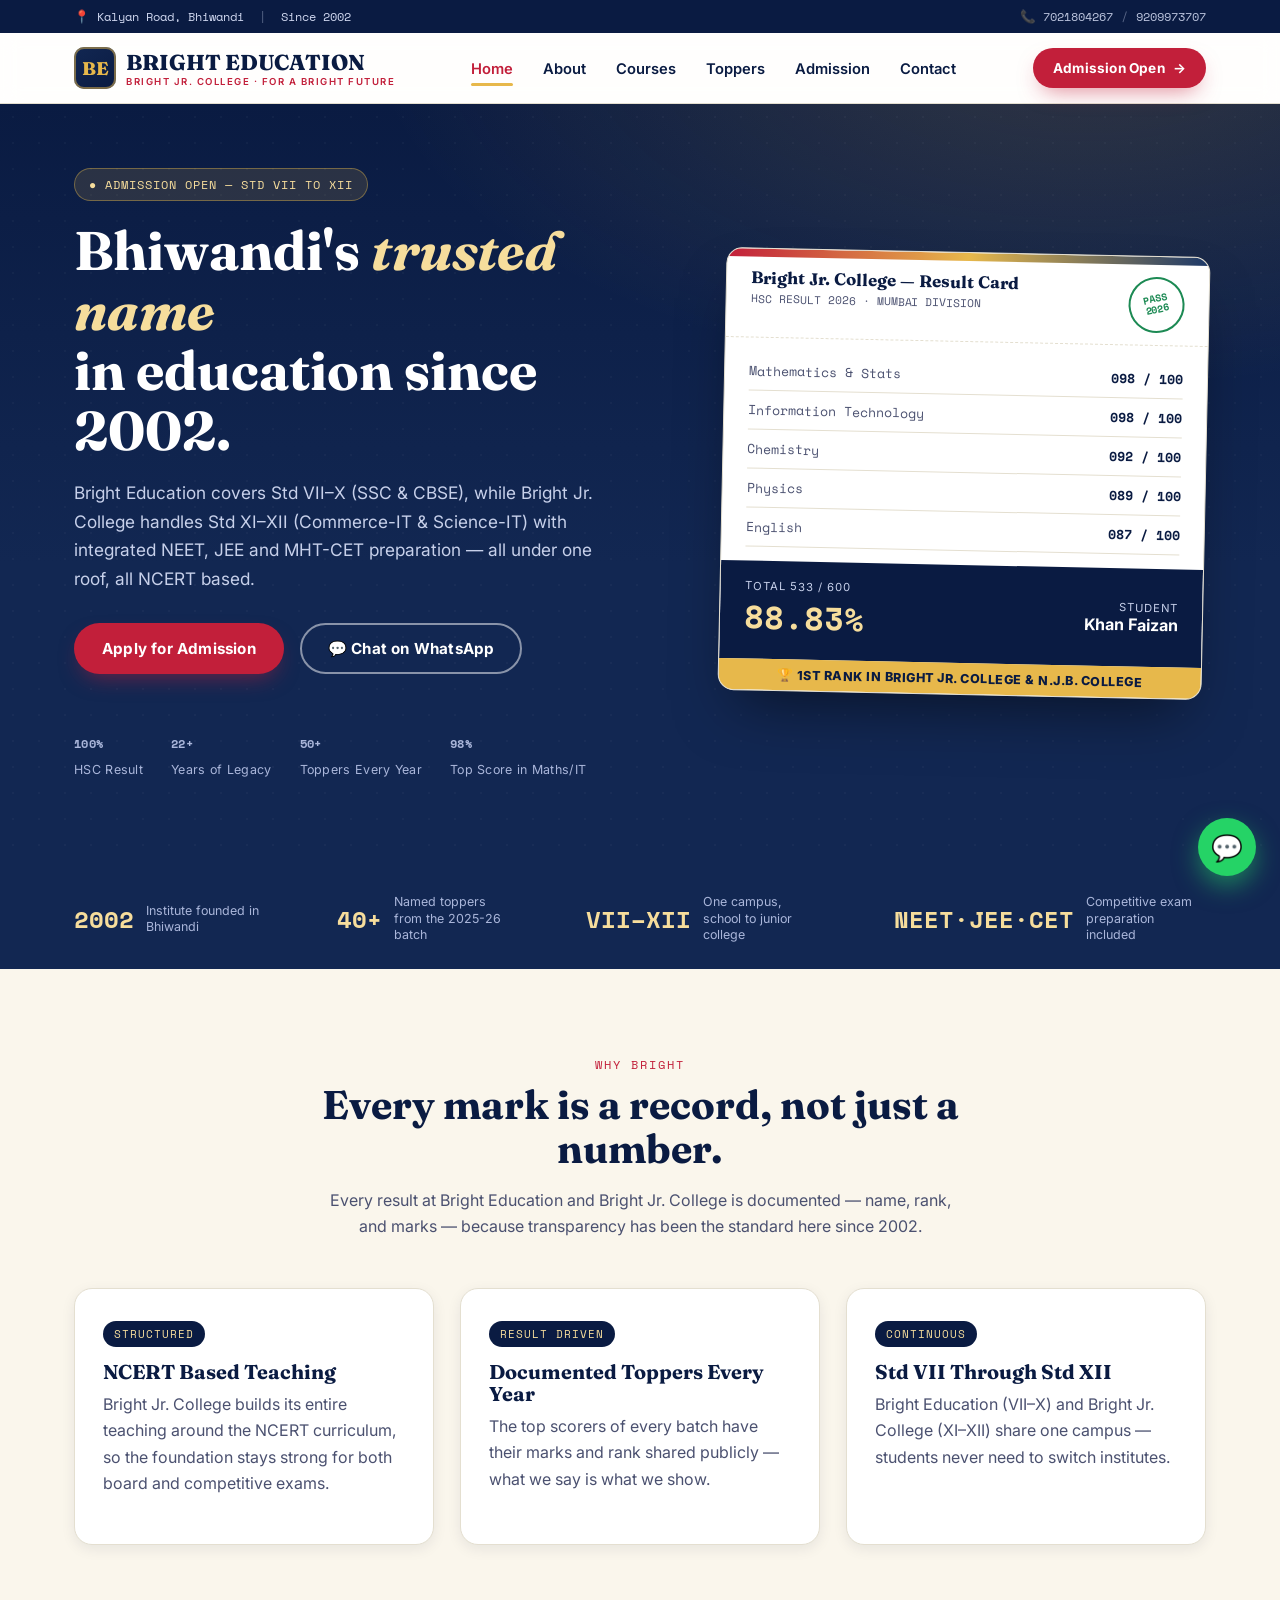
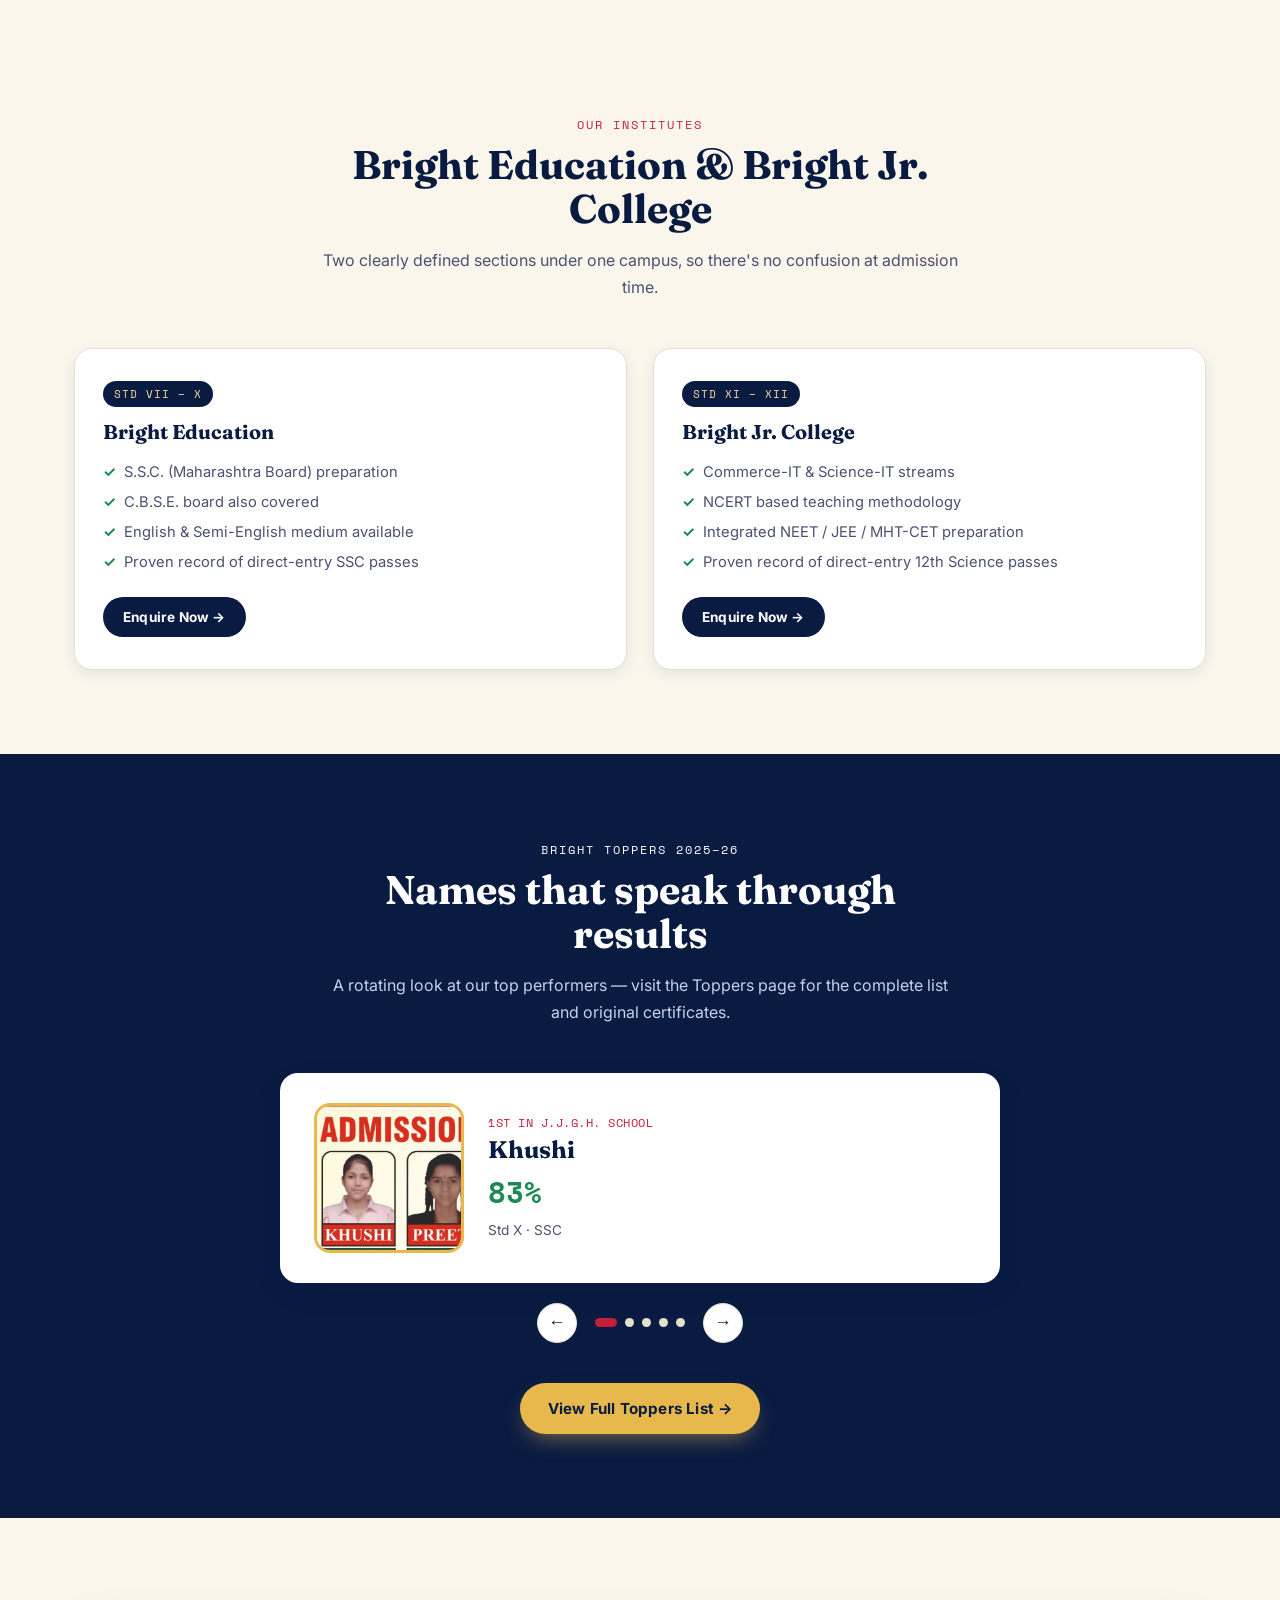
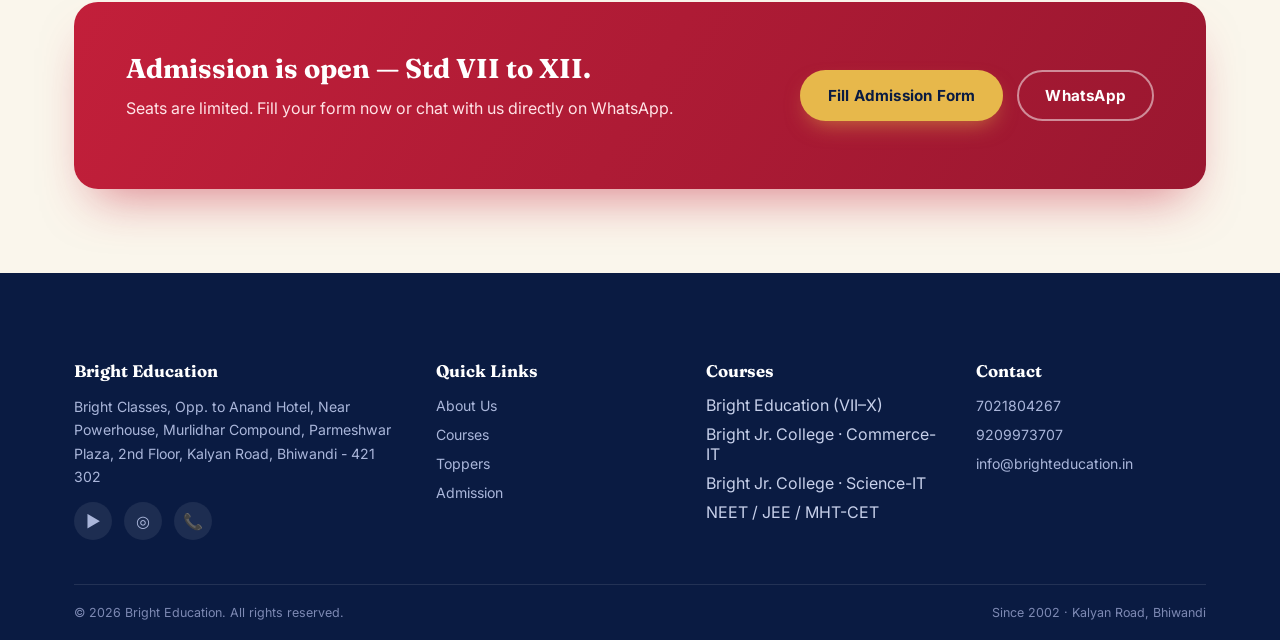
==== index.html @ 8aa29b53 "bright education website" ====
<!DOCTYPE html>
<html lang="en">
<head>
<meta charset="UTF-8">
<meta name="viewport" content="width=device-width, initial-scale=1.0">
<title>Bright Education | Bright Jr. College — Bhiwandi, Since 2002</title>
<meta name="description" content="Bright Education (Std VII-X) and Bright Jr. College (Std XI-XII, Commerce & Science with NEET/JEE/MHT-CET) — Bhiwandi's trusted coaching institute since 2002. Admission Open.">
<link rel="preconnect" href="https://fonts.googleapis.com">
<link href="https://fonts.googleapis.com/css2?family=Fraunces:ital,wght@0,600;0,700;0,800;0,900;1,600&family=Inter:wght@400;500;600;700;800&family=Space+Mono:wght@400;700&display=swap" rel="stylesheet">
<link rel="stylesheet" href="styles.css">
</head>
<body>

<div class="topbar">
  <div class="container">
    <div>📍 Kalyan Road, Bhiwandi <span class="sep">|</span> Since 2002</div>
    <div><a href="tel:+917021804267">📞 7021804267</a><span class="sep">/</span><a href="tel:+919209973707">9209973707</a></div>
  </div>
</div>

<nav class="nav">
  <div class="container">
    <a href="index.html" class="brand">
      <span class="mark">BE</span>
      <span>BRIGHT EDUCATION<small>Bright Jr. College · For a Bright Future</small></span>
    </a>
    <ul class="nav-links">
      <li><a href="index.html" class="active">Home</a></li>
      <li><a href="index.html#about">About</a></li>
      <li><a href="index.html#courses">Courses</a></li>
      <li><a href="toppers.html">Toppers</a></li>
      <li><a href="admission.html">Admission</a></li>
      <li><a href="contact.html">Contact</a></li>
    </ul>
    <div class="nav-cta">
      <a href="admission.html" class="btn btn-primary btn-sm"><span class="label">Admission Open</span> →</a>
      <button class="nav-toggle" aria-label="Toggle menu">☰</button>
    </div>
  </div>
</nav>

<!-- HERO -->
<header class="hero">
  <div class="container hero-grid">
    <div class="reveal">
      <span class="eyebrow">● Admission Open — Std VII to XII</span>
      <h1>Bhiwandi's <em>trusted name</em><br>in education since 2002.</h1>
      <p class="lead">Bright Education covers Std VII–X (SSC &amp; CBSE), while Bright Jr. College handles Std XI–XII (Commerce-IT &amp; Science-IT) with integrated NEET, JEE and MHT-CET preparation — all under one roof, all NCERT based.</p>
      <div class="hero-actions">
        <a href="admission.html" class="btn btn-primary">Apply for Admission</a>
        <a href="https://wa.me/917021804267" target="_blank" class="btn btn-outline">💬 Chat on WhatsApp</a>
      </div>
      <div class="hero-stats">
        <div class="stat"><b><span data-count="100" data-suffix="%">0%</span></b><span>HSC Result</span></div>
        <div class="stat"><b><span data-count="22" data-suffix="+">0+</span></b><span>Years of Legacy</span></div>
        <div class="stat"><b><span data-count="50" data-suffix="+">0+</span></b><span>Toppers Every Year</span></div>
        <div class="stat"><b><span data-count="98" data-suffix="%">0%</span></b><span>Top Score in Maths/IT</span></div>
      </div>
    </div>

    <div class="reveal">
      <div class="marksheet">
        <div class="ms-head">
          <div>
            <h4>Bright Jr. College — Result Card</h4>
            <span>HSC RESULT 2026 · MUMBAI DIVISION</span>
          </div>
          <div class="ms-seal">PASS<br>2026</div>
        </div>
        <div class="ms-rows">
          <div class="ms-row"><span>Mathematics &amp; Stats</span><span>098 / 100</span></div>
          <div class="ms-row"><span>Information Technology</span><span>098 / 100</span></div>
          <div class="ms-row"><span>Chemistry</span><span>092 / 100</span></div>
          <div class="ms-row"><span>Physics</span><span>089 / 100</span></div>
          <div class="ms-row"><span>English</span><span>087 / 100</span></div>
        </div>
        <div class="ms-total">
          <div>
            <div class="lbl">Total 533 / 600</div>
            <div class="pct"><span data-count="88.83" data-decimals="2" data-suffix="%">0%</span></div>
          </div>
          <div style="text-align:right">
            <div class="lbl">Student</div>
            <div style="font-weight:700">Khan Faizan</div>
          </div>
        </div>
        <div class="ms-rank">🏆 1st Rank in Bright Jr. College &amp; N.J.B. College</div>
      </div>
    </div>
  </div>
</header>

<!-- TRUST STRIP -->
<div class="trust-strip">
  <div class="container">
    <div class="trust-item"><span class="num">2002</span><span class="txt">Institute founded in Bhiwandi</span></div>
    <div class="trust-item"><span class="num mono">40+</span><span class="txt">Named toppers from the 2025-26 batch</span></div>
    <div class="trust-item"><span class="num mono">VII–XII</span><span class="txt">One campus, school to junior college</span></div>
    <div class="trust-item"><span class="num mono">NEET·JEE·CET</span><span class="txt">Competitive exam preparation included</span></div>
  </div>
</div>

<!-- ABOUT -->
<section class="section section-cream" id="about">
  <div class="container">
    <div class="section-head reveal">
      <span class="kicker">Why Bright</span>
      <h2>Every mark is a record, not just a number.</h2>
      <p>Every result at Bright Education and Bright Jr. College is documented — name, rank, and marks — because transparency has been the standard here since 2002.</p>
    </div>
    <div class="grid-3">
      <div class="offer-card reveal">
        <span class="tag">STRUCTURED</span>
        <h3>NCERT Based Teaching</h3>
        <p>Bright Jr. College builds its entire teaching around the NCERT curriculum, so the foundation stays strong for both board and competitive exams.</p>
      </div>
      <div class="offer-card reveal">
        <span class="tag">RESULT DRIVEN</span>
        <h3>Documented Toppers Every Year</h3>
        <p>The top scorers of every batch have their marks and rank shared publicly — what we say is what we show.</p>
      </div>
      <div class="offer-card reveal">
        <span class="tag">CONTINUOUS</span>
        <h3>Std VII Through Std XII</h3>
        <p>Bright Education (VII–X) and Bright Jr. College (XI–XII) share one campus — students never need to switch institutes.</p>
      </div>
    </div>
  </div>
</section>

<!-- COURSES -->
<section class="section" id="courses">
  <div class="container">
    <div class="section-head reveal">
      <span class="kicker">Our Institutes</span>
      <h2>Bright Education &amp; Bright Jr. College</h2>
      <p>Two clearly defined sections under one campus, so there's no confusion at admission time.</p>
    </div>
    <div class="grid-2">
      <div class="offer-card reveal">
        <span class="tag">STD VII – X</span>
        <h3>Bright Education</h3>
        <ul>
          <li>S.S.C. (Maharashtra Board) preparation</li>
          <li>C.B.S.E. board also covered</li>
          <li>English &amp; Semi-English medium available</li>
          <li>Proven record of direct-entry SSC passes</li>
        </ul>
        <div style="margin-top:20px"><a href="admission.html" class="btn btn-navy btn-sm">Enquire Now →</a></div>
      </div>
      <div class="offer-card reveal">
        <span class="tag">STD XI – XII</span>
        <h3>Bright Jr. College</h3>
        <ul>
          <li>Commerce-IT &amp; Science-IT streams</li>
          <li>NCERT based teaching methodology</li>
          <li>Integrated NEET / JEE / MHT-CET preparation</li>
          <li>Proven record of direct-entry 12th Science passes</li>
        </ul>
        <div style="margin-top:20px"><a href="admission.html" class="btn btn-navy btn-sm">Enquire Now →</a></div>
      </div>
    </div>
  </div>
</section>

<!-- DYNAMIC TOPPERS CAROUSEL -->
<section class="section section-navy">
  <div class="container">
    <div class="section-head reveal">
      <span class="kicker">Bright Toppers 2025–26</span>
      <h2>Names that speak through results</h2>
      <p style="color:#c7d0ea">A rotating look at our top performers — visit the Toppers page for the complete list and original certificates.</p>
    </div>

    <div class="carousel-wrap reveal" style="max-width:720px;margin:0 auto;">
      <div class="carousel-track" data-carousel-track></div>
    </div>
    <div class="carousel-controls">
      <button class="carousel-arrow" data-carousel-prev aria-label="Previous topper">←</button>
      <div class="carousel-dots" data-carousel-dots></div>
      <button class="carousel-arrow" data-carousel-next aria-label="Next topper">→</button>
    </div>

    <div style="text-align:center;margin-top:40px">
      <a href="toppers.html" class="btn btn-gold">View Full Toppers List →</a>
    </div>
  </div>
</section>

<!-- CTA -->
<section class="section section-cream">
  <div class="container">
    <div class="cta-banner reveal">
      <div>
        <h3>Admission is open — Std VII to XII.</h3>
        <p>Seats are limited. Fill your form now or chat with us directly on WhatsApp.</p>
      </div>
      <div style="display:flex;gap:14px;flex-wrap:wrap">
        <a href="admission.html" class="btn btn-gold">Fill Admission Form</a>
        <a href="https://wa.me/917021804267" target="_blank" class="btn btn-outline">WhatsApp</a>
      </div>
    </div>
  </div>
</section>

<footer>
  <div class="container">
    <div class="footer-grid">
      <div>
        <h5>Bright Education</h5>
        <p>Bright Classes, Opp. to Anand Hotel, Near Powerhouse, Murlidhar Compound, Parmeshwar Plaza, 2nd Floor, Kalyan Road, Bhiwandi - 421 302</p>
        <div class="social-row">
          <a href="https://www.youtube.com/@brighteducationalchannel9335" target="_blank" aria-label="YouTube">▶</a>
          <a href="https://instagram.com/bright_education26" target="_blank" aria-label="Instagram">◎</a>
          <a href="tel:+917021804267" aria-label="Call">📞</a>
        </div>
      </div>
      <div>
        <h5>Quick Links</h5>
        <ul>
          <li><a href="index.html#about">About Us</a></li>
          <li><a href="index.html#courses">Courses</a></li>
          <li><a href="toppers.html">Toppers</a></li>
          <li><a href="admission.html">Admission</a></li>
        </ul>
      </div>
      <div>
        <h5>Courses</h5>
        <ul>
          <li>Bright Education (VII–X)</li>
          <li>Bright Jr. College · Commerce-IT</li>
          <li>Bright Jr. College · Science-IT</li>
          <li>NEET / JEE / MHT-CET</li>
        </ul>
      </div>
      <div>
        <h5>Contact</h5>
        <ul>
          <li><a href="tel:+917021804267">7021804267</a></li>
          <li><a href="tel:+919209973707">9209973707</a></li>
          <li><a href="mailto:info@brighteducation.in">info@brighteducation.in</a></li>
        </ul>
      </div>
    </div>
    <div class="footer-bottom">
      <span>© 2026 Bright Education. All rights reserved.</span>
      <span>Since 2002 · Kalyan Road, Bhiwandi</span>
    </div>
  </div>
</footer>

<a href="https://wa.me/917021804267" target="_blank" class="whatsapp-float" aria-label="WhatsApp">💬</a>

<!-- ADMISSION POPUP (see js/popup.js to change timing/behaviour) -->
<div class="popup-overlay" id="admissionPopup">
  <div class="popup-card">
    <div class="popup-banner">
      <span class="eyebrow">● Limited Seats</span>
      <button class="popup-close" data-popup-close aria-label="Close">✕</button>
      <h3>Admission Open Now</h3>
      <p style="color:#c7d0ea;margin:0;font-size:.88rem">Std VII to XII · Bright Education &amp; Bright Jr. College</p>
    </div>
    <div class="popup-body">
      <p>Secure your seat for the 2026–27 batch today. Our counsellors will guide you through the right stream, batch timing, and fee structure.</p>
      <div class="popup-actions">
        <a href="admission.html" class="btn btn-primary">Apply for Admission</a>
        <a href="https://wa.me/917021804267" target="_blank" class="btn btn-navy">WhatsApp Us</a>
      </div>
    </div>
  </div>
</div>

<script src="data/toppers-data.js"></script>
<script src="js/render.js"></script>
<script src="js/popup.js"></script>
<script src="script.js"></script>
</body>
</html>
---- styles.css ----
/* ============================================================
   BRIGHT CLASSES — Design Tokens
   Palette born from the brand's own achievement certificates:
   navy authority, gold foil accents, crimson urgency, cream paper.
   ============================================================ */
:root{
  --navy-900:#0A1B42;
  --navy-800:#122752;
  --navy-700:#1C3868;
  --navy-600:#294A85;
  --gold:#E7B84B;
  --gold-light:#F6DD9C;
  --crimson:#C21F3A;
  --crimson-dark:#9A1730;
  --green:#1D8A54;
  --cream:#FAF6EC;
  --paper:#FFFFFF;
  --ink:#151A2E;
  --ink-soft:#4B5170;
  --line:#E4DFD0;

  --display:'Fraunces', Georgia, serif;
  --body:'Inter', -apple-system, sans-serif;
  --mono:'Space Mono', monospace;

  --radius:18px;
  --radius-sm:10px;
  --shadow-card: 0 10px 30px -10px rgba(10,27,66,.25);
  --shadow-soft: 0 4px 14px rgba(10,27,66,.08);
  --container: 1180px;
}

*{box-sizing:border-box;}
html{scroll-behavior:smooth;}
body{
  margin:0;
  font-family:var(--body);
  color:var(--ink);
  background:var(--cream);
  -webkit-font-smoothing:antialiased;
}
img{max-width:100%;display:block;}
a{color:inherit;text-decoration:none;}
ul{list-style:none;margin:0;padding:0;}
h1,h2,h3,h4{font-family:var(--display);margin:0 0 .4em;line-height:1.1;color:var(--navy-900);}
p{line-height:1.65;color:var(--ink-soft);margin:0 0 1em;}
.container{max-width:var(--container);margin:0 auto;padding:0 24px;}
.mono{font-family:var(--mono);}

/* Reduced motion respect */
@media (prefers-reduced-motion: reduce){
  *{animation-duration:.001ms !important;animation-iteration-count:1 !important;transition-duration:.001ms !important;scroll-behavior:auto !important;}
}

/* ---------- Buttons ---------- */
.btn{
  display:inline-flex;align-items:center;gap:8px;
  padding:14px 26px;border-radius:100px;
  font-weight:700;font-size:.95rem;letter-spacing:.2px;
  border:2px solid transparent;cursor:pointer;
  transition:transform .18s ease, box-shadow .18s ease, background .18s ease;
}
.btn:focus-visible{outline:3px solid var(--gold);outline-offset:3px;}
.btn:hover{transform:translateY(-2px);}
.btn-primary{background:var(--crimson);color:#fff;box-shadow:0 10px 22px -8px rgba(194,31,58,.55);}
.btn-primary:hover{background:var(--crimson-dark);}
.btn-gold{background:var(--gold);color:var(--navy-900);box-shadow:0 10px 22px -8px rgba(231,184,75,.55);}
.btn-outline{background:transparent;color:var(--paper);border-color:rgba(255,255,255,.5);}
.btn-outline:hover{background:rgba(255,255,255,.12);}
.btn-navy{background:var(--navy-900);color:#fff;}
.btn-navy:hover{background:var(--navy-800);}
.btn-sm{padding:10px 18px;font-size:.85rem;}

/* ---------- Top bar ---------- */
.topbar{
  background:var(--navy-900);color:#cfd7ef;font-family:var(--mono);
  font-size:.78rem;padding:7px 0;
}
.topbar .container{display:flex;justify-content:space-between;align-items:center;flex-wrap:wrap;gap:6px;}
.topbar a{opacity:.9;}
.topbar a:hover{color:var(--gold-light);}
.topbar .sep{opacity:.4;margin:0 8px;}

/* ---------- Nav ---------- */
.nav{
  position:sticky;top:0;z-index:50;
  background:rgba(255,255,255,.9);backdrop-filter:blur(10px);
  border-bottom:1px solid var(--line);
}
.nav .container{display:flex;align-items:center;justify-content:space-between;padding-top:14px;padding-bottom:14px;}
.brand{display:flex;align-items:center;gap:10px;font-family:var(--display);font-weight:800;font-size:1.35rem;color:var(--navy-900);}
.brand .mark{
  width:42px;height:42px;border-radius:10px;
  background:linear-gradient(145deg,var(--navy-800),var(--navy-900));
  display:flex;align-items:center;justify-content:center;
  color:var(--gold);font-family:var(--display);font-weight:800;font-size:1.15rem;
  box-shadow:inset 0 0 0 2px rgba(231,184,75,.5);
}
.brand small{display:block;font-family:var(--body);font-weight:600;font-size:.6rem;letter-spacing:1.5px;color:var(--crimson);text-transform:uppercase;}
.nav-links{display:flex;align-items:center;gap:30px;}
.nav-links a{font-weight:600;font-size:.92rem;color:var(--navy-900);position:relative;padding:4px 0;}
.nav-links a.active,.nav-links a:hover{color:var(--crimson);}
.nav-links a.active::after{content:'';position:absolute;left:0;right:0;bottom:-4px;height:3px;background:var(--gold);border-radius:2px;}
.nav-cta{display:flex;gap:10px;align-items:center;}
.nav-toggle{display:none;background:none;border:none;font-size:1.6rem;color:var(--navy-900);cursor:pointer;}

@media (max-width:900px){
  .nav-links{position:fixed;top:0;right:-100%;height:100vh;width:78%;max-width:320px;
    background:var(--navy-900);flex-direction:column;align-items:flex-start;
    padding:100px 32px 32px;gap:26px;transition:right .35s ease;box-shadow:-10px 0 40px rgba(0,0,0,.3);}
  .nav-links.open{right:0;}
  .nav-links a{color:#fff;font-size:1.05rem;}
  .nav-links a.active,.nav-links a:hover{color:var(--gold-light);}
  .nav-toggle{display:block;}
  .nav-cta .btn span.label{display:none;}
}

/* ---------- Hero ---------- */
.hero{
  background:radial-gradient(1200px 600px at 85% -10%, rgba(231,184,75,.18), transparent 60%),
             linear-gradient(180deg,var(--navy-900),var(--navy-800) 60%,var(--navy-800));
  color:#fff;position:relative;overflow:hidden;padding:64px 0 90px;
}
.hero::before{
  content:'';position:absolute;inset:0;
  background-image:radial-gradient(rgba(255,255,255,.06) 1px, transparent 1px);
  background-size:26px 26px;opacity:.5;pointer-events:none;
}
.hero-grid{display:grid;grid-template-columns:1.1fr .9fr;gap:56px;align-items:center;position:relative;z-index:1;}
.eyebrow{
  display:inline-flex;align-items:center;gap:8px;
  background:rgba(231,184,75,.14);border:1px solid rgba(231,184,75,.4);
  color:var(--gold-light);font-family:var(--mono);font-size:.75rem;letter-spacing:1px;
  padding:7px 14px;border-radius:100px;margin-bottom:20px;text-transform:uppercase;
}
.hero h1{color:#fff;font-size:clamp(2.2rem,4.4vw,3.4rem);margin-bottom:.35em;}
.hero h1 em{font-style:italic;color:var(--gold-light);}
.hero p.lead{color:#c7d0ea;font-size:1.08rem;max-width:520px;}
.hero-actions{display:flex;gap:16px;margin-top:30px;flex-wrap:wrap;}
.hero-stats{display:flex;gap:28px;margin-top:44px;flex-wrap:wrap;}
.hero-stats .stat b{display:block;font-family:var(--mono);font-size:1.7rem;color:var(--gold-light);}
.hero-stats .stat span{font-size:.78rem;color:#aab6da;letter-spacing:.3px;}

/* ---------- Marksheet signature card ---------- */
.marksheet{
  background:var(--paper);color:var(--ink);border-radius:16px;
  box-shadow:0 30px 60px -20px rgba(0,0,0,.5);
  transform:rotate(1.2deg);position:relative;overflow:hidden;
  border:1px solid var(--line);
}
.marksheet::before{content:'';position:absolute;top:0;left:0;right:0;height:8px;
  background:linear-gradient(90deg,var(--crimson),var(--gold),var(--navy-700));}
.ms-head{padding:20px 24px 12px;border-bottom:1px dashed var(--line);display:flex;justify-content:space-between;align-items:flex-start;}
.ms-head h4{margin:0;font-size:1.05rem;}
.ms-head span{font-family:var(--mono);font-size:.7rem;color:var(--ink-soft);}
.ms-seal{
  width:56px;height:56px;border-radius:50%;border:2px solid var(--green);
  color:var(--green);display:flex;align-items:center;justify-content:center;
  font-family:var(--mono);font-weight:700;font-size:.62rem;text-align:center;line-height:1.1;
  transform:rotate(-14deg);flex-shrink:0;
}
.ms-rows{padding:14px 24px;}
.ms-row{display:flex;justify-content:space-between;padding:9px 0;border-bottom:1px solid var(--line);font-family:var(--mono);font-size:.82rem;}
.ms-row span:first-child{color:var(--ink-soft);}
.ms-row span:last-child{font-weight:700;color:var(--navy-900);}
.ms-total{display:flex;justify-content:space-between;align-items:center;padding:18px 24px;background:var(--navy-900);color:#fff;}
.ms-total .pct{font-family:var(--mono);font-size:2rem;font-weight:700;color:var(--gold-light);}
.ms-total .lbl{font-size:.7rem;letter-spacing:1px;text-transform:uppercase;color:#c7d0ea;}
.ms-rank{background:var(--gold);color:var(--navy-900);text-align:center;padding:8px;font-weight:800;font-size:.78rem;letter-spacing:.5px;text-transform:uppercase;}

/* ---------- Section basics ---------- */
.section{padding:84px 0;}
.section-cream{background:var(--cream);}
.section-navy{background:var(--navy-900);color:#fff;}
.section-navy h2, .section-navy .kicker{color:#fff;}
.section-head{max-width:640px;margin:0 auto 48px;text-align:center;}
.kicker{
  display:inline-block;font-family:var(--mono);font-size:.75rem;letter-spacing:2px;
  text-transform:uppercase;color:var(--crimson);margin-bottom:10px;
}
.section-head h2{font-size:clamp(1.7rem,3.4vw,2.5rem);}
.section-head p{margin:14px auto 0;}

/* ---------- Trust strip ---------- */
.trust-strip{background:var(--navy-800);padding:26px 0;}
.trust-strip .container{display:flex;justify-content:space-between;flex-wrap:wrap;gap:20px;}
.trust-item{display:flex;align-items:center;gap:12px;color:#e7ecfb;}
.trust-item .num{font-family:var(--mono);font-size:1.5rem;font-weight:700;color:var(--gold-light);}
.trust-item .txt{font-size:.78rem;color:#aab6da;max-width:120px;line-height:1.3;}

/* ---------- Cards grid: sections offered ---------- */
.grid-3{display:grid;grid-template-columns:repeat(3,1fr);gap:26px;}
.grid-2{display:grid;grid-template-columns:repeat(2,1fr);gap:26px;}
.offer-card{
  background:var(--paper);border-radius:var(--radius);padding:32px 28px;
  box-shadow:var(--shadow-soft);border:1px solid var(--line);
  transition:transform .2s ease, box-shadow .2s ease;
}
.offer-card:hover{transform:translateY(-6px);box-shadow:var(--shadow-card);}
.offer-card .tag{
  display:inline-block;font-family:var(--mono);font-size:.68rem;letter-spacing:1px;
  background:var(--navy-900);color:var(--gold-light);padding:5px 11px;border-radius:100px;margin-bottom:14px;
}
.offer-card h3{font-size:1.25rem;}
.offer-card ul{margin-top:14px;}
.offer-card ul li{padding:6px 0;color:var(--ink-soft);font-size:.92rem;display:flex;gap:8px;}
.offer-card ul li::before{content:'✓';color:var(--green);font-weight:700;}

/* ---------- Topper cards ---------- */
.topper-card{
  background:var(--paper);border-radius:var(--radius-sm);overflow:hidden;
  border:1px solid var(--line);box-shadow:var(--shadow-soft);
  transition:transform .2s ease, box-shadow .2s ease;position:relative;
}
.topper-card:hover{transform:translateY(-5px);box-shadow:var(--shadow-card);}
.topper-card .rank-badge{
  position:absolute;top:10px;left:10px;background:var(--navy-900);color:var(--gold-light);
  font-family:var(--mono);font-size:.72rem;font-weight:700;padding:4px 10px;border-radius:100px;z-index:2;
}
.topper-card .photo{aspect-ratio:1/1;overflow:hidden;background:var(--navy-800);}
.topper-card .photo img{width:100%;height:100%;object-fit:cover;}
.topper-card .info{padding:14px 14px 16px;}
.topper-card .info h4{font-size:.98rem;margin-bottom:2px;}
.topper-card .info .school{font-size:.72rem;color:var(--ink-soft);}
.topper-card .pct{
  font-family:var(--mono);font-weight:700;font-size:1.3rem;color:var(--green);
  display:flex;align-items:baseline;gap:4px;margin-top:6px;
}
.grid-toppers{display:grid;grid-template-columns:repeat(auto-fill,minmax(160px,1fr));gap:20px;}

/* ---------- Certificate gallery ---------- */
.grid-certs{display:grid;grid-template-columns:repeat(auto-fill,minmax(240px,1fr));gap:22px;}
.cert-card{border-radius:14px;overflow:hidden;box-shadow:var(--shadow-card);border:1px solid var(--line);background:#000;}
.cert-card img{transition:transform .4s ease;}
.cert-card:hover img{transform:scale(1.04);}

/* ---------- CTA banner ---------- */
.cta-banner{
  background:linear-gradient(120deg,var(--crimson),var(--crimson-dark));
  color:#fff;border-radius:24px;padding:52px;display:flex;justify-content:space-between;
  align-items:center;gap:30px;flex-wrap:wrap;box-shadow:0 26px 50px -20px rgba(194,31,58,.55);
}
.cta-banner h3{color:#fff;font-size:1.7rem;max-width:520px;}
.cta-banner p{color:#ffe3e6;}

/* ---------- Footer ---------- */
footer{background:var(--navy-900);color:#c7d0ea;padding:60px 0 0;}
.footer-grid{display:grid;grid-template-columns:1.4fr 1fr 1fr 1fr;gap:40px;padding-bottom:44px;border-bottom:1px solid rgba(255,255,255,.1);}
.footer-grid h5{color:#fff;font-family:var(--display);font-size:1.05rem;margin-bottom:14px;}
.footer-grid p, .footer-grid a{font-size:.88rem;color:#aab6da;}
.footer-grid ul li{margin-bottom:9px;}
.footer-grid a:hover{color:var(--gold-light);}
.footer-bottom{display:flex;justify-content:space-between;padding:20px 0;font-size:.78rem;color:#7d89b3;flex-wrap:wrap;gap:10px;}
.social-row{display:flex;gap:12px;margin-top:14px;}
.social-row a{
  width:38px;height:38px;border-radius:50%;background:rgba(255,255,255,.08);
  display:flex;align-items:center;justify-content:center;font-size:1rem;
}
.social-row a:hover{background:var(--gold);color:var(--navy-900);}

/* ---------- Floating WhatsApp ---------- */
.whatsapp-float{
  position:fixed;bottom:24px;right:24px;z-index:60;
  width:58px;height:58px;border-radius:50%;background:#25D366;color:#fff;
  display:flex;align-items:center;justify-content:center;font-size:1.6rem;
  box-shadow:0 10px 24px rgba(37,211,102,.5);animation:pulse 2.4s infinite;
}
@keyframes pulse{0%{box-shadow:0 0 0 0 rgba(37,211,102,.55);}70%{box-shadow:0 0 0 14px rgba(37,211,102,0);}100%{box-shadow:0 0 0 0 rgba(37,211,102,0);}}

/* ---------- Forms ---------- */
.form-card{background:var(--paper);border-radius:var(--radius);padding:40px;box-shadow:var(--shadow-card);border:1px solid var(--line);}
.field{margin-bottom:20px;}
.field label{display:block;font-weight:700;font-size:.85rem;margin-bottom:7px;color:var(--navy-900);}
.field input,.field select,.field textarea{
  width:100%;padding:13px 16px;border-radius:10px;border:1.5px solid var(--line);
  font-family:var(--body);font-size:.95rem;background:#fff;color:var(--ink);
  transition:border-color .18s ease, box-shadow .18s ease;
}
.field input:focus,.field select:focus,.field textarea:focus{
  outline:none;border-color:var(--navy-700);box-shadow:0 0 0 4px rgba(28,56,104,.12);
}
.field-row{display:grid;grid-template-columns:1fr 1fr;gap:18px;}
.form-note{font-size:.8rem;color:var(--ink-soft);margin-top:8px;}
.success-box{
  display:none;background:#e9f7ef;border:1.5px solid var(--green);color:#125e37;
  border-radius:12px;padding:16px 18px;margin-top:16px;font-size:.9rem;font-weight:600;
}
.success-box.show{display:block;}

/* ---------- Page header (inner pages) ---------- */
.page-header{
  background:linear-gradient(180deg,var(--navy-900),var(--navy-800));
  color:#fff;padding:56px 0 70px;position:relative;overflow:hidden;
}
.page-header::before{content:'';position:absolute;inset:0;
  background-image:radial-gradient(rgba(255,255,255,.06) 1px, transparent 1px);
  background-size:26px 26px;opacity:.5;}
.page-header .container{position:relative;z-index:1;}
.page-header h1{color:#fff;font-size:clamp(1.9rem,4vw,2.7rem);}
.breadcrumb{font-family:var(--mono);font-size:.75rem;color:#aab6da;margin-bottom:14px;}
.breadcrumb a:hover{color:var(--gold-light);}

/* ---------- Filter pills (toppers page) ---------- */
.pill-row{display:flex;gap:10px;flex-wrap:wrap;margin-bottom:36px;justify-content:center;}
.pill{
  padding:9px 18px;border-radius:100px;border:1.5px solid var(--line);background:#fff;
  font-weight:700;font-size:.82rem;cursor:pointer;color:var(--navy-900);transition:all .18s ease;
}
.pill.active,.pill:hover{background:var(--navy-900);color:#fff;border-color:var(--navy-900);}

/* ---------- Map ---------- */
.map-wrap{border-radius:var(--radius);overflow:hidden;box-shadow:var(--shadow-card);border:1px solid var(--line);}
.map-wrap iframe{width:100%;height:380px;border:0;display:block;}

/* ---------- Contact info cards ---------- */
.info-card{display:flex;gap:16px;background:#fff;border:1px solid var(--line);border-radius:14px;padding:20px;box-shadow:var(--shadow-soft);}
.info-card .ic{
  width:46px;height:46px;border-radius:12px;background:var(--navy-900);color:var(--gold-light);
  display:flex;align-items:center;justify-content:center;font-size:1.2rem;flex-shrink:0;
}
.info-card h5{margin:0 0 4px;font-family:var(--body);font-weight:700;color:var(--navy-900);}
.info-card p{margin:0;font-size:.88rem;}

/* ---------- Initials avatar (fallback when no photo) ---------- */
.initials-avatar{
  width:100%;height:100%;display:flex;align-items:center;justify-content:center;
  background:linear-gradient(135deg,var(--navy-700),var(--navy-900));
  color:var(--gold-light);font-family:var(--mono);font-weight:700;font-size:1.6rem;
}
.pct-text{font-size:.92rem !important;line-height:1.2;}
.detail-line{font-size:.72rem;color:var(--ink-soft);margin-top:4px;}

/* ---------- Homepage Carousel (dynamic toppers slider) ---------- */
.carousel-wrap{position:relative;overflow:hidden;border-radius:var(--radius);box-shadow:var(--shadow-card);}
.carousel-track{display:flex;transition:transform .6s cubic-bezier(.65,0,.35,1);}
.slide{
  min-width:100%;display:grid;grid-template-columns:150px 1fr;gap:24px;align-items:center;
  background:var(--paper);padding:30px 34px;
}
.slide-photo{width:150px;height:150px;border-radius:16px;overflow:hidden;border:3px solid var(--gold);flex-shrink:0;}
.slide-photo img{width:100%;height:100%;object-fit:cover;}
.slide-info .slide-rank{
  font-family:var(--mono);font-size:.72rem;letter-spacing:.5px;color:var(--crimson);
  text-transform:uppercase;display:block;margin-bottom:6px;
}
.slide-info h3{font-size:1.5rem;margin-bottom:8px;}
.slide-info .pct{font-family:var(--mono);font-weight:700;font-size:1.8rem;color:var(--green);}
.slide-info p{margin:6px 0 0;font-size:.85rem;}
.carousel-controls{display:flex;align-items:center;justify-content:center;gap:18px;margin-top:20px;}
.carousel-arrow{
  width:40px;height:40px;border-radius:50%;border:1.5px solid var(--line);background:#fff;
  cursor:pointer;font-size:1.1rem;color:var(--navy-900);display:flex;align-items:center;justify-content:center;
  transition:background .18s ease,color .18s ease;
}
.carousel-arrow:hover{background:var(--navy-900);color:#fff;}
.carousel-dots{display:flex;gap:8px;}
.dot{width:9px;height:9px;border-radius:50%;background:var(--line);border:none;cursor:pointer;padding:0;transition:all .2s ease;}
.dot.active{background:var(--crimson);width:22px;border-radius:5px;}

@media (max-width:600px){
  .slide{grid-template-columns:1fr;text-align:center;}
  .slide-photo{margin:0 auto;}
}

/* ---------- Admission Popup Modal ---------- */
.popup-overlay{
  position:fixed;inset:0;background:rgba(10,27,66,.72);backdrop-filter:blur(3px);
  display:flex;align-items:center;justify-content:center;z-index:100;
  opacity:0;pointer-events:none;transition:opacity .3s ease;padding:20px;
}
.popup-overlay.open{opacity:1;pointer-events:auto;}
.popup-card{
  background:var(--paper);border-radius:20px;max-width:440px;width:100%;position:relative;
  overflow:hidden;box-shadow:0 40px 80px -20px rgba(0,0,0,.5);
  transform:translateY(16px) scale(.97);transition:transform .3s ease;
}
.popup-overlay.open .popup-card{transform:translateY(0) scale(1);}
.popup-banner{
  background:linear-gradient(120deg,var(--navy-900),var(--navy-700));color:#fff;
  padding:26px 28px 20px;position:relative;
}
.popup-banner .eyebrow{margin-bottom:10px;}
.popup-banner h3{color:#fff;font-size:1.4rem;margin-bottom:4px;}
.popup-close{
  position:absolute;top:14px;right:14px;width:32px;height:32px;border-radius:50%;
  background:rgba(255,255,255,.15);color:#fff;border:none;cursor:pointer;font-size:1rem;
  display:flex;align-items:center;justify-content:center;
}
.popup-close:hover{background:rgba(255,255,255,.3);}
.popup-body{padding:24px 28px 28px;}
.popup-body p{margin-bottom:18px;}
.popup-actions{display:flex;gap:10px;flex-wrap:wrap;}

/* ---------- Responsive ---------- */
@media (max-width:960px){
  .hero-grid{grid-template-columns:1fr;}
  .marksheet{max-width:420px;margin:0 auto;transform:rotate(0);}
  .grid-3,.grid-2{grid-template-columns:1fr;}
  .footer-grid{grid-template-columns:1fr 1fr;}
  .field-row{grid-template-columns:1fr;}
  .cta-banner{padding:34px;}
}
@media (max-width:600px){
  .footer-grid{grid-template-columns:1fr;}
  .hero-stats{gap:18px;}
  .section{padding:60px 0;}
  .cta-banner{flex-direction:column;text-align:center;}
}
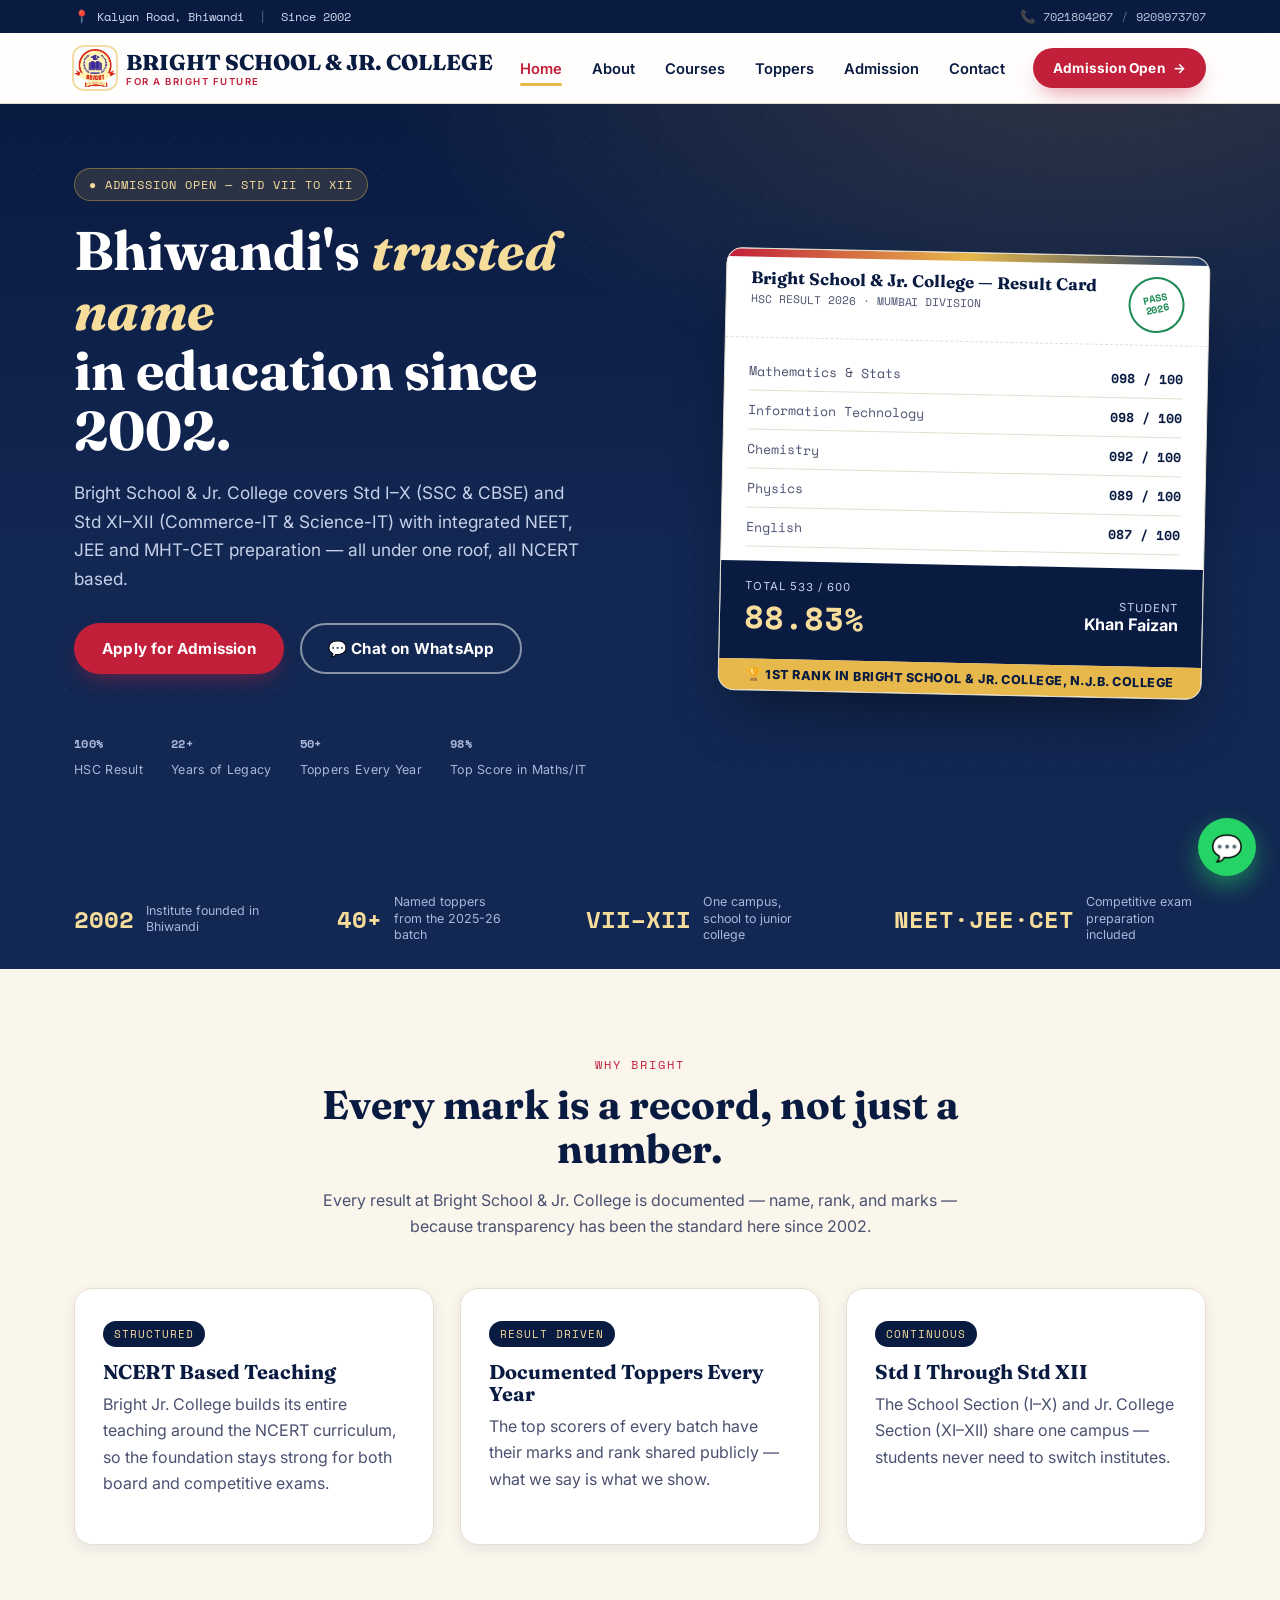
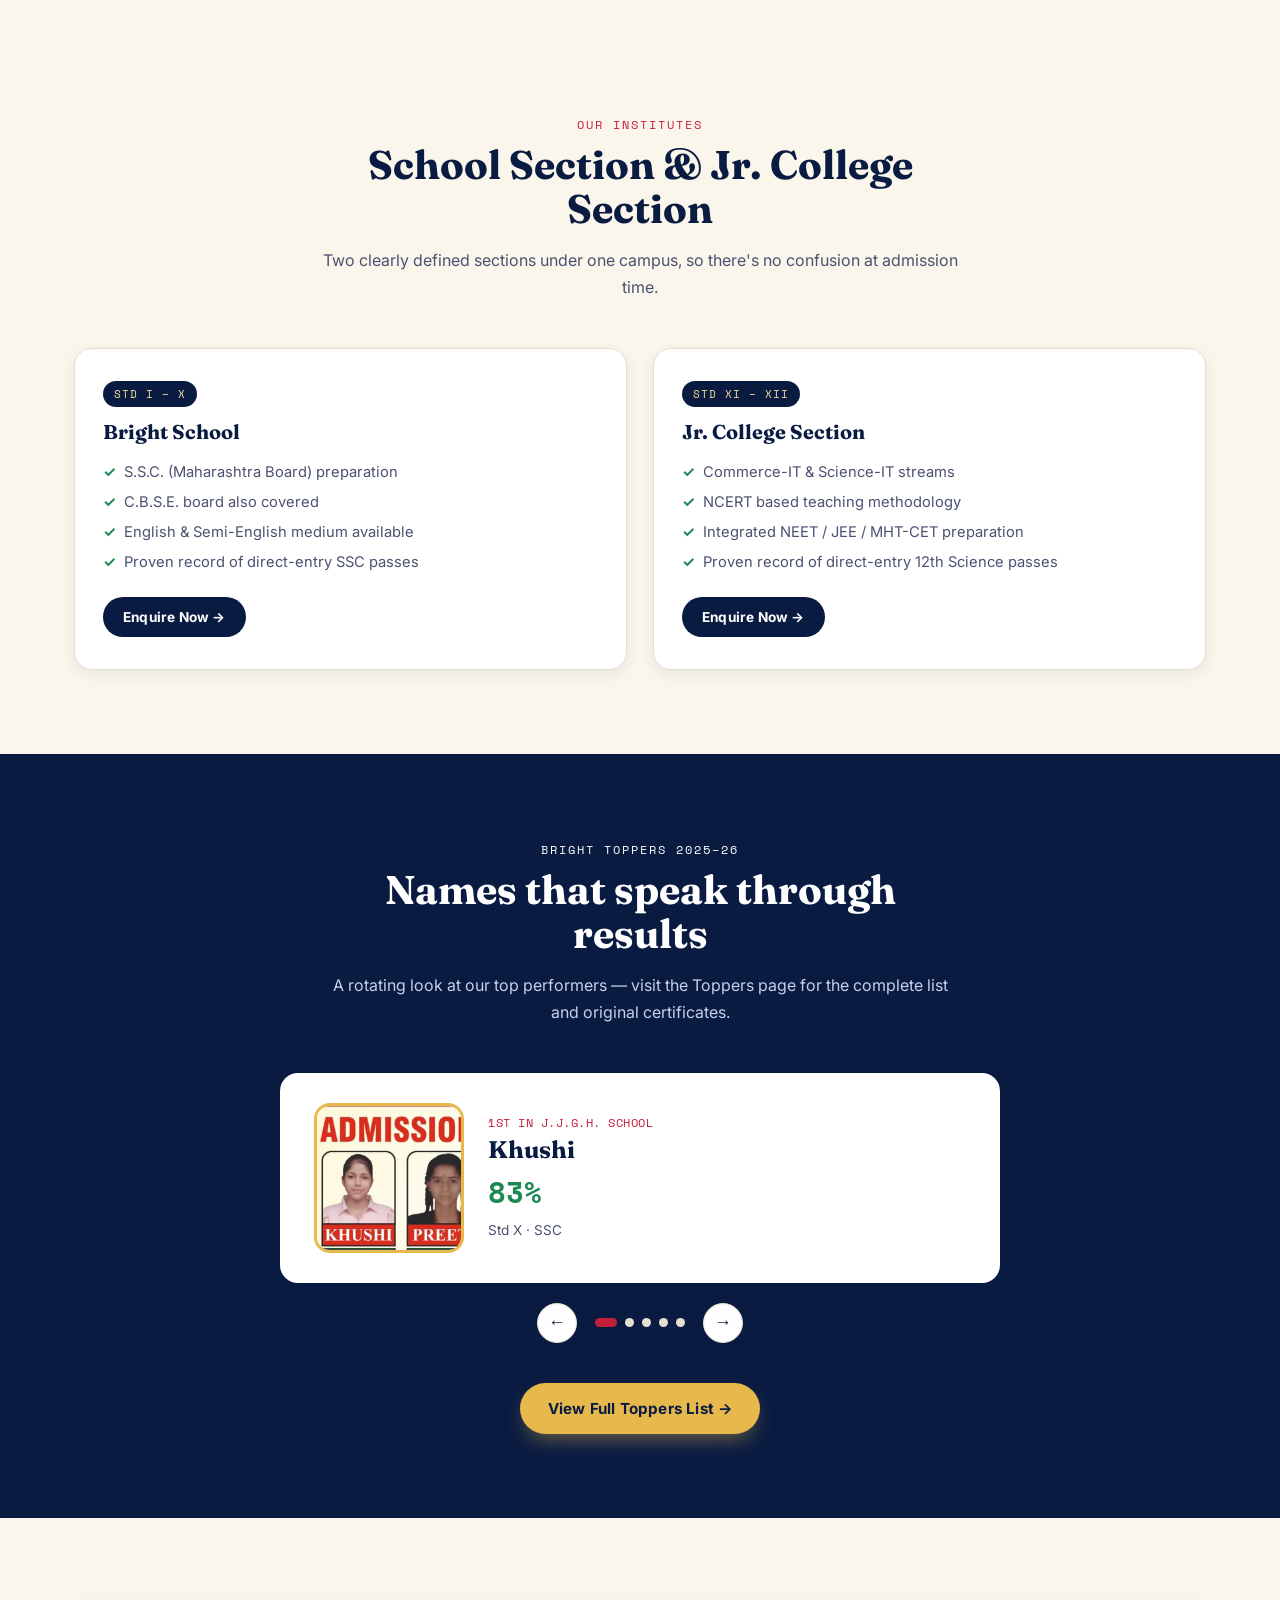
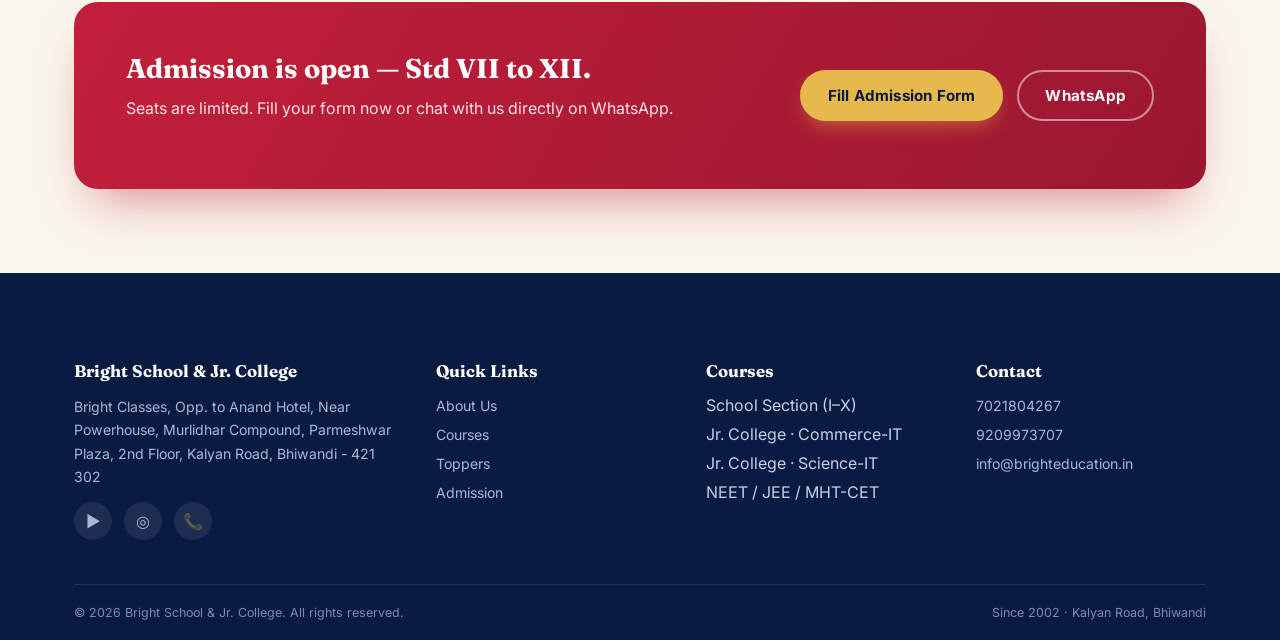
==== commit b9b5c168: "bright education website" ====
--- a/index.html
+++ b/index.html
@@ -3,7 +3,7 @@
 <head>
 <meta charset="UTF-8">
 <meta name="viewport" content="width=device-width, initial-scale=1.0">
-<title>Bright Education | Bright Jr. College — Bhiwandi, Since 2002</title>
+<title>Bright School & Jr. College — Bhiwandi, Since 2002</title>
 <meta name="description" content="Bright Education (Std VII-X) and Bright Jr. College (Std XI-XII, Commerce & Science with NEET/JEE/MHT-CET) — Bhiwandi's trusted coaching institute since 2002. Admission Open.">
 <link rel="preconnect" href="https://fonts.googleapis.com">
 <link href="https://fonts.googleapis.com/css2?family=Fraunces:ital,wght@0,600;0,700;0,800;0,900;1,600&family=Inter:wght@400;500;600;700;800&family=Space+Mono:wght@400;700&display=swap" rel="stylesheet">
@@ -21,8 +21,8 @@
 <nav class="nav">
   <div class="container">
     <a href="index.html" class="brand">
-      <span class="mark">BE</span>
-      <span>BRIGHT EDUCATION<small>Bright Jr. College · For a Bright Future</small></span>
+      <span class="mark"><img src="images/logo.png" alt="Bright Education Logo"></span>
+      <span>BRIGHT SCHOOL & JR. COLLEGE<small>For a Bright Future</small></span>
     </a>
     <ul class="nav-links">
       <li><a href="index.html" class="active">Home</a></li>
@@ -45,7 +45,7 @@
     <div class="reveal">
       <span class="eyebrow">● Admission Open — Std VII to XII</span>
       <h1>Bhiwandi's <em>trusted name</em><br>in education since 2002.</h1>
-      <p class="lead">Bright Education covers Std VII–X (SSC &amp; CBSE), while Bright Jr. College handles Std XI–XII (Commerce-IT &amp; Science-IT) with integrated NEET, JEE and MHT-CET preparation — all under one roof, all NCERT based.</p>
+      <p class="lead">Bright School & Jr. College covers Std I–X (SSC &amp; CBSE) and Std XI–XII (Commerce-IT &amp; Science-IT) with integrated NEET, JEE and MHT-CET preparation — all under one roof, all NCERT based.</p>
       <div class="hero-actions">
         <a href="admission.html" class="btn btn-primary">Apply for Admission</a>
         <a href="https://wa.me/917021804267" target="_blank" class="btn btn-outline">💬 Chat on WhatsApp</a>
@@ -62,7 +62,7 @@
       <div class="marksheet">
         <div class="ms-head">
           <div>
-            <h4>Bright Jr. College — Result Card</h4>
+            <h4>Bright School & Jr. College — Result Card</h4>
             <span>HSC RESULT 2026 · MUMBAI DIVISION</span>
           </div>
           <div class="ms-seal">PASS<br>2026</div>
@@ -84,7 +84,7 @@
             <div style="font-weight:700">Khan Faizan</div>
           </div>
         </div>
-        <div class="ms-rank">🏆 1st Rank in Bright Jr. College &amp; N.J.B. College</div>
+        <div class="ms-rank">🏆 1st Rank in Bright School & Jr. College, N.J.B. College</div>
       </div>
     </div>
   </div>
@@ -106,7 +106,7 @@
     <div class="section-head reveal">
       <span class="kicker">Why Bright</span>
       <h2>Every mark is a record, not just a number.</h2>
-      <p>Every result at Bright Education and Bright Jr. College is documented — name, rank, and marks — because transparency has been the standard here since 2002.</p>
+      <p>Every result at Bright School & Jr. College is documented — name, rank, and marks — because transparency has been the standard here since 2002.</p>
     </div>
     <div class="grid-3">
       <div class="offer-card reveal">
@@ -121,8 +121,8 @@
       </div>
       <div class="offer-card reveal">
         <span class="tag">CONTINUOUS</span>
-        <h3>Std VII Through Std XII</h3>
-        <p>Bright Education (VII–X) and Bright Jr. College (XI–XII) share one campus — students never need to switch institutes.</p>
+        <h3>Std I Through Std XII</h3>
+        <p>The School Section (I–X) and Jr. College Section (XI–XII) share one campus — students never need to switch institutes.</p>
       </div>
     </div>
   </div>
@@ -133,13 +133,13 @@
   <div class="container">
     <div class="section-head reveal">
       <span class="kicker">Our Institutes</span>
-      <h2>Bright Education &amp; Bright Jr. College</h2>
+      <h2>School Section &amp; Jr. College Section</h2>
       <p>Two clearly defined sections under one campus, so there's no confusion at admission time.</p>
     </div>
     <div class="grid-2">
       <div class="offer-card reveal">
-        <span class="tag">STD VII – X</span>
-        <h3>Bright Education</h3>
+        <span class="tag">STD I – X</span>
+        <h3>Bright School </h3>
         <ul>
           <li>S.S.C. (Maharashtra Board) preparation</li>
           <li>C.B.S.E. board also covered</li>
@@ -150,7 +150,7 @@
       </div>
       <div class="offer-card reveal">
         <span class="tag">STD XI – XII</span>
-        <h3>Bright Jr. College</h3>
+        <h3>Jr. College Section</h3>
         <ul>
           <li>Commerce-IT &amp; Science-IT streams</li>
           <li>NCERT based teaching methodology</li>
@@ -207,7 +207,7 @@
   <div class="container">
     <div class="footer-grid">
       <div>
-        <h5>Bright Education</h5>
+        <h5>Bright School & Jr. College</h5>
         <p>Bright Classes, Opp. to Anand Hotel, Near Powerhouse, Murlidhar Compound, Parmeshwar Plaza, 2nd Floor, Kalyan Road, Bhiwandi - 421 302</p>
         <div class="social-row">
           <a href="https://www.youtube.com/@brighteducationalchannel9335" target="_blank" aria-label="YouTube">▶</a>
@@ -227,9 +227,9 @@
       <div>
         <h5>Courses</h5>
         <ul>
-          <li>Bright Education (VII–X)</li>
-          <li>Bright Jr. College · Commerce-IT</li>
-          <li>Bright Jr. College · Science-IT</li>
+          <li>School Section (I–X)</li>
+          <li>Jr. College · Commerce-IT</li>
+          <li>Jr. College · Science-IT</li>
           <li>NEET / JEE / MHT-CET</li>
         </ul>
       </div>
@@ -243,7 +243,7 @@
       </div>
     </div>
     <div class="footer-bottom">
-      <span>© 2026 Bright Education. All rights reserved.</span>
+      <span>© 2026 Bright School & Jr. College. All rights reserved.</span>
       <span>Since 2002 · Kalyan Road, Bhiwandi</span>
     </div>
   </div>
--- a/styles.css
+++ b/styles.css
@@ -31,13 +31,14 @@
 }
 
 *{box-sizing:border-box;}
-html{scroll-behavior:smooth;}
+html{scroll-behavior:smooth;overflow-x:hidden;}
 body{
   margin:0;
   font-family:var(--body);
   color:var(--ink);
   background:var(--cream);
   -webkit-font-smoothing:antialiased;
+  overflow-x:hidden;
 }
 img{max-width:100%;display:block;}
 a{color:inherit;text-decoration:none;}
@@ -50,6 +51,10 @@
 /* Reduced motion respect */
 @media (prefers-reduced-motion: reduce){
   *{animation-duration:.001ms !important;animation-iteration-count:1 !important;transition-duration:.001ms !important;scroll-behavior:auto !important;}
+  .brand{min-width:0;}
+  .brand small{display:none;}
+  .brand span{white-space:nowrap;overflow:hidden;text-overflow:ellipsis;max-width:150px;}
+  .nav-cta{min-width:0;flex-shrink:0;}
 }
 
 /* ---------- Buttons ---------- */
@@ -91,11 +96,12 @@
 .brand{display:flex;align-items:center;gap:10px;font-family:var(--display);font-weight:800;font-size:1.35rem;color:var(--navy-900);}
 .brand .mark{
   width:42px;height:42px;border-radius:10px;
-  background:linear-gradient(145deg,var(--navy-800),var(--navy-900));
+  background:#fff;
   display:flex;align-items:center;justify-content:center;
-  color:var(--gold);font-family:var(--display);font-weight:800;font-size:1.15rem;
-  box-shadow:inset 0 0 0 2px rgba(231,184,75,.5);
-}
+  overflow:hidden;
+  box-shadow:0 0 0 2px rgba(231,184,75,.5);
+}
+.brand .mark img{width:100%;height:100%;object-fit:contain;}
 .brand small{display:block;font-family:var(--body);font-weight:600;font-size:.6rem;letter-spacing:1.5px;color:var(--crimson);text-transform:uppercase;}
 .nav-links{display:flex;align-items:center;gap:30px;}
 .nav-links a{font-weight:600;font-size:.92rem;color:var(--navy-900);position:relative;padding:4px 0;}
